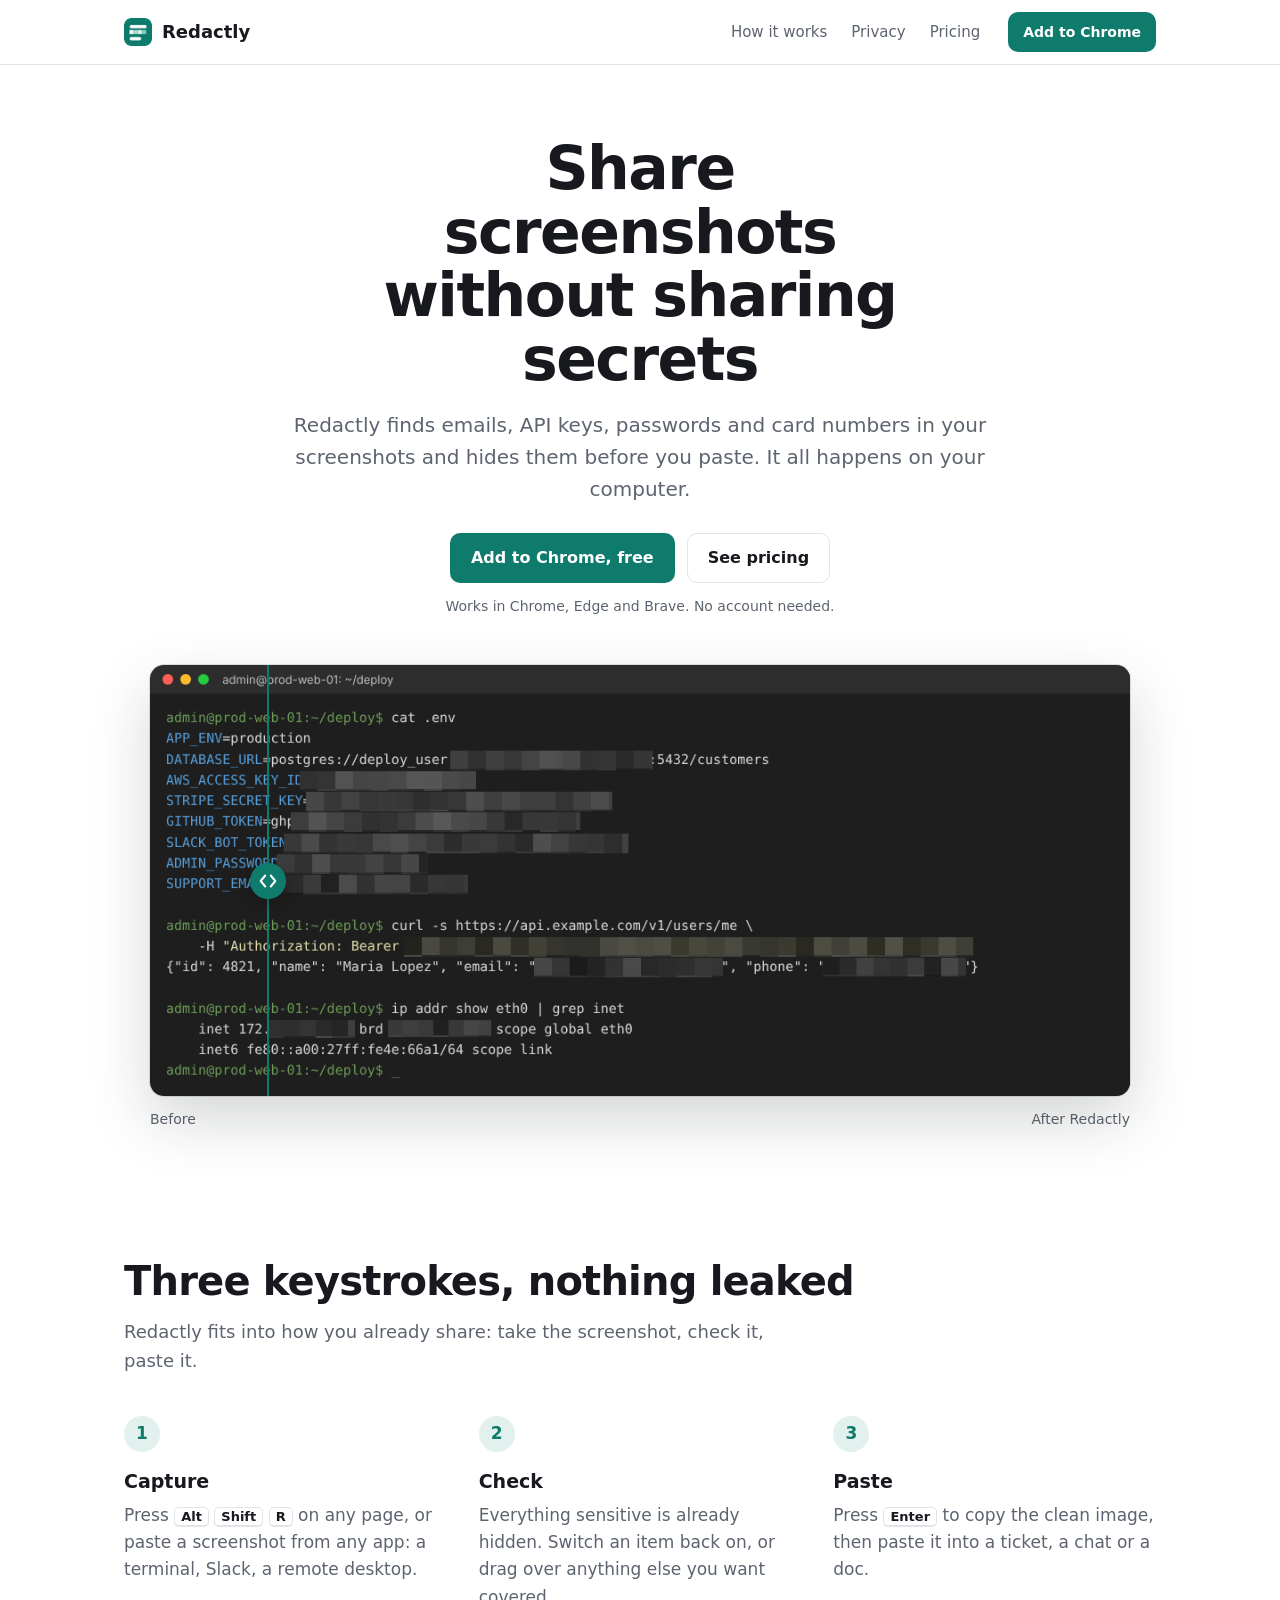
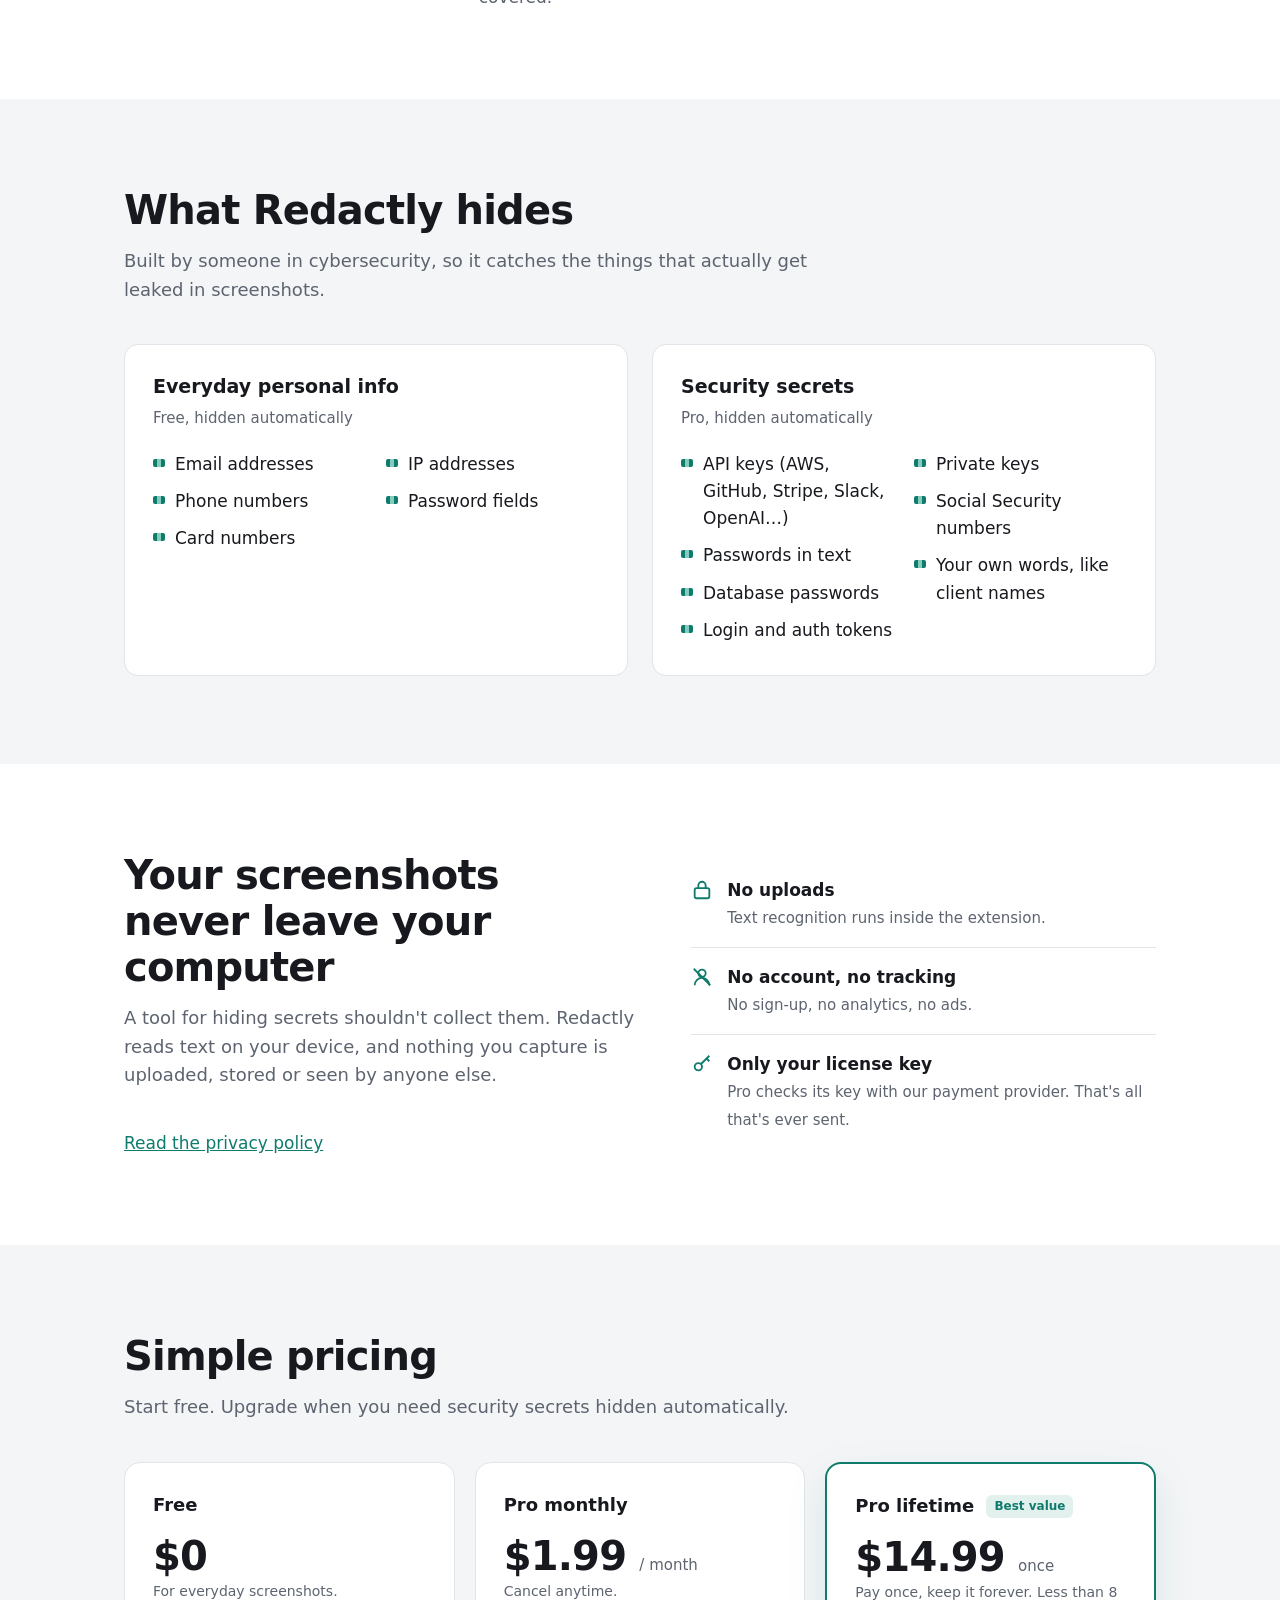
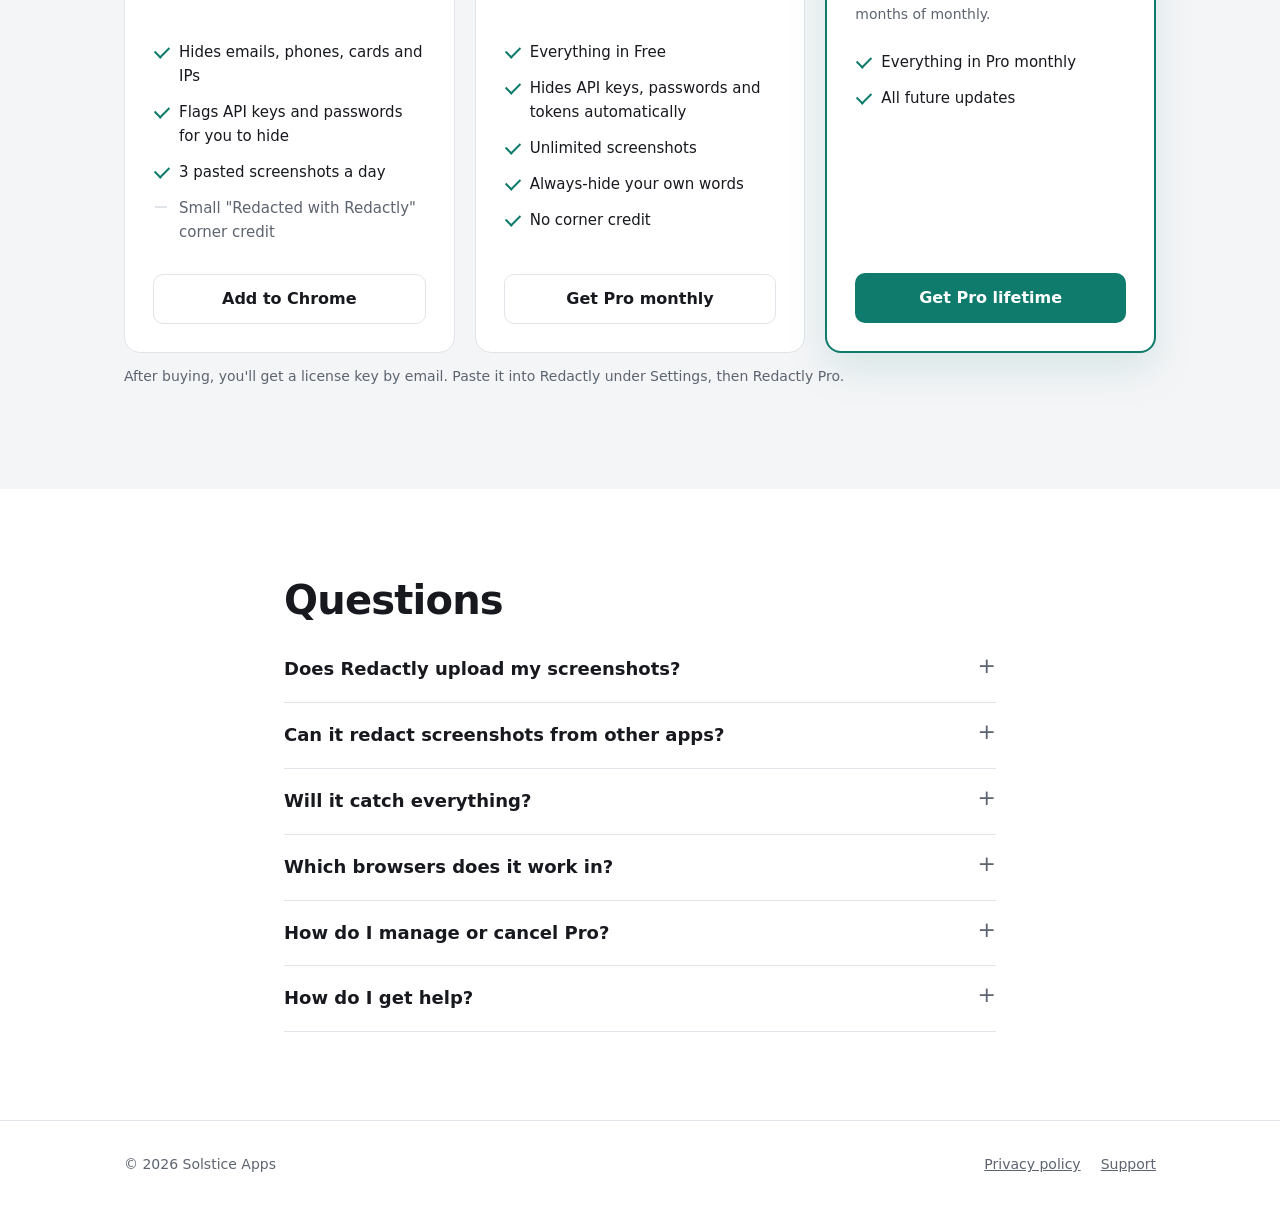
==== redactly/index.html @ f8ba9e82 "Publish Redactly website and privacy policy Co-Authored-By: Claude Opus 5.5 <noreply@anthropic.com> " ====
<!doctype html>
<html lang="en">
<head>
  <meta charset="utf-8" />
  <meta name="viewport" content="width=device-width, initial-scale=1" />
  <title>Redactly: share screenshots without sharing secrets</title>
  <meta name="description" content="Redactly is a Chrome extension that finds emails, API keys, passwords and card numbers in your screenshots and hides them before you paste. Everything happens on your device." />
  <meta property="og:title" content="Redactly: share screenshots without sharing secrets" />
  <meta property="og:description" content="Capture a page or paste any screenshot. Sensitive info is hidden automatically, right on your device." />
  <meta property="og:image" content="https://solstice-apps.github.io/redactly/img/after.png" />
  <link rel="icon" href="img/icon-32.png" />
  <link rel="stylesheet" href="style.css" />
</head>
<body>
  <header class="nav">
    <div class="wrap">
      <a class="logo" href="#top"><img src="img/icon-32.png" alt="" width="28" height="28" />Redactly</a>
      <nav aria-label="Page">
        <a href="#how">How it works</a>
        <a href="#privacy">Privacy</a>
        <a href="#pricing">Pricing</a>
      </nav>
      <a class="btn btn-primary btn-small" href="https://chromewebstore.google.com/search/Redactly">Add to Chrome</a>
    </div>
  </header>

  <main id="top">
    <div class="hero wrap">
      <h1>Share screenshots without sharing secrets</h1>
      <p class="lede">Redactly finds emails, API keys, passwords and card numbers in your screenshots and hides them before you paste. It all happens on your computer.</p>
      <div class="cta">
        <a class="btn btn-primary" href="https://chromewebstore.google.com/search/Redactly">Add to Chrome, free</a>
        <a class="btn btn-quiet" href="#pricing">See pricing</a>
      </div>
      <p class="fine">Works in Chrome, Edge and Brave. No account needed.</p>

      <div class="compare" id="compare" style="--split: 100%" role="group" aria-label="Before and after Redactly">
        <img src="img/before.png" alt="A terminal showing passwords, API keys, emails and IP addresses in plain text" width="1100" height="483" />
        <div class="after" aria-hidden="true"><img src="img/after.png" alt="" width="1100" height="483" /></div>
        <div class="handle" id="handle" role="slider" tabindex="0" aria-label="Drag to compare" aria-valuemin="0" aria-valuemax="100" aria-valuenow="100"></div>
      </div>
      <div class="compare-labels"><span>Before</span><span>After Redactly</span></div>
    </div>

    <section id="how">
      <div class="wrap">
        <h2>Three keystrokes, nothing leaked</h2>
        <p class="sub">Redactly fits into how you already share: take the screenshot, check it, paste it.</p>
        <ol class="steps">
          <li>
            <h3>Capture</h3>
            <p>Press <kbd>Alt</kbd> <kbd>Shift</kbd> <kbd>R</kbd> on any page, or paste a screenshot from any app: a terminal, Slack, a remote desktop.</p>
          </li>
          <li>
            <h3>Check</h3>
            <p>Everything sensitive is already hidden. Switch an item back on, or drag over anything else you want covered.</p>
          </li>
          <li>
            <h3>Paste</h3>
            <p>Press <kbd>Enter</kbd> to copy the clean image, then paste it into a ticket, a chat or a doc.</p>
          </li>
        </ol>
      </div>
    </section>

    <section class="alt">
      <div class="wrap">
        <h2>What Redactly hides</h2>
        <p class="sub">Built by someone in cybersecurity, so it catches the things that actually get leaked in screenshots.</p>
        <div class="kinds">
          <div class="kind">
            <h3>Everyday personal info</h3>
            <p>Free, hidden automatically</p>
            <ul>
              <li>Email addresses</li>
              <li>Phone numbers</li>
              <li>Card numbers</li>
              <li>IP addresses</li>
              <li>Password fields</li>
            </ul>
          </div>
          <div class="kind">
            <h3>Security secrets</h3>
            <p>Pro, hidden automatically</p>
            <ul>
              <li>API keys (AWS, GitHub, Stripe, Slack, OpenAI…)</li>
              <li>Passwords in text</li>
              <li>Database passwords</li>
              <li>Login and auth tokens</li>
              <li>Private keys</li>
              <li>Social Security numbers</li>
              <li>Your own words, like client names</li>
            </ul>
          </div>
        </div>
      </div>
    </section>

    <section id="privacy">
      <div class="wrap privacy">
        <div>
          <h2>Your screenshots never leave your computer</h2>
          <p class="sub">A tool for hiding secrets shouldn't collect them. Redactly reads text on your device, and nothing you capture is uploaded, stored or seen by anyone else.</p>
          <a href="privacy.html">Read the privacy policy</a>
        </div>
        <ul class="facts">
          <li>
            <svg viewBox="0 0 24 24" fill="none" stroke="currentColor" stroke-width="2"><rect x="4" y="10" width="16" height="11" rx="2"/><path d="M8 10V7a4 4 0 0 1 8 0v3"/></svg>
            <div><strong>No uploads</strong><span>Text recognition runs inside the extension.</span></div>
          </li>
          <li>
            <svg viewBox="0 0 24 24" fill="none" stroke="currentColor" stroke-width="2"><circle cx="12" cy="8" r="4"/><path d="M4 21a8 8 0 0 1 16 0"/><path d="m3 3 18 18"/></svg>
            <div><strong>No account, no tracking</strong><span>No sign-up, no analytics, no ads.</span></div>
          </li>
          <li>
            <svg viewBox="0 0 24 24" fill="none" stroke="currentColor" stroke-width="2"><circle cx="8" cy="15" r="4"/><path d="m11 12 9-9M17 6l3 3"/></svg>
            <div><strong>Only your license key</strong><span>Pro checks its key with our payment provider. That's all that's ever sent.</span></div>
          </li>
        </ul>
      </div>
    </section>

    <section id="pricing" class="alt">
      <div class="wrap">
        <h2>Simple pricing</h2>
        <p class="sub">Start free. Upgrade when you need security secrets hidden automatically.</p>
        <div class="plans">
          <div class="plan">
            <h3>Free</h3>
            <div class="price">$0</div>
            <p class="note">For everyday screenshots.</p>
            <ul>
              <li>Hides emails, phones, cards and IPs</li>
              <li>Flags API keys and passwords for you to hide</li>
              <li>3 pasted screenshots a day</li>
              <li class="no">Small "Redacted with Redactly" corner credit</li>
            </ul>
            <a class="btn btn-quiet" href="https://chromewebstore.google.com/search/Redactly">Add to Chrome</a>
          </div>
          <div class="plan">
            <h3>Pro monthly</h3>
            <div class="price">$1.99 <small>/ month</small></div>
            <p class="note">Cancel anytime.</p>
            <ul>
              <li>Everything in Free</li>
              <li>Hides API keys, passwords and tokens automatically</li>
              <li>Unlimited screenshots</li>
              <li>Always-hide your own words</li>
              <li>No corner credit</li>
            </ul>
            <a class="btn btn-quiet" href="https://buy.polar.sh/polar_cl_VjYL27GmK4LmZKvQpatHgOPj1WJ8j5FvRz7Zo2G9ZIa">Get Pro monthly</a>
          </div>
          <div class="plan best">
            <h3>Pro lifetime <span class="tag">Best value</span></h3>
            <div class="price">$14.99 <small>once</small></div>
            <p class="note">Pay once, keep it forever. Less than 8 months of monthly.</p>
            <ul>
              <li>Everything in Pro monthly</li>
              <li>All future updates</li>
            </ul>
            <a class="btn btn-primary" href="https://buy.polar.sh/polar_cl_7uuHvDUKn8kvxas7OPU20dwYt29IENxFuUnLh2O2kCe">Get Pro lifetime</a>
          </div>
        </div>
        <p class="fine">After buying, you'll get a license key by email. Paste it into Redactly under Settings, then Redactly Pro.</p>
      </div>
    </section>

    <section id="faq">
      <div class="wrap faq">
        <h2>Questions</h2>
        <details>
          <summary>Does Redactly upload my screenshots?</summary>
          <p>No. Screenshots and page text are processed inside the extension on your computer and are never sent anywhere. The only network request Redactly makes is checking a Pro license key with Polar, our payment provider.</p>
        </details>
        <details>
          <summary>Can it redact screenshots from other apps?</summary>
          <p>Yes. Take a screenshot with your system's shortcut, open Redactly and paste it. It reads the text in the image and hides what it finds. That works for terminals, chat apps, remote desktops and anything else on screen.</p>
        </details>
        <details>
          <summary>Will it catch everything?</summary>
          <p>It catches the common kinds of sensitive data reliably, and you always review the result before copying. Text in pasted images is read with on-device text recognition, so very small or blurry text can be missed. Drag over anything you want covered.</p>
        </details>
        <details>
          <summary>Which browsers does it work in?</summary>
          <p>Chrome, plus Chromium browsers that install from the Chrome Web Store, like Edge and Brave. Versions for other browsers are planned.</p>
        </details>
        <details>
          <summary>How do I manage or cancel Pro?</summary>
          <p>Use the link in your purchase email, or <a href="https://polar.sh/solsticeapps/portal">the customer portal</a>. Monthly plans can be canceled anytime and stay active until the end of the period.</p>
        </details>
        <details>
          <summary>How do I get help?</summary>
          <p>Email <a href="mailto:solsticeapps@proton.me">solsticeapps@proton.me</a> and we'll get back to you.</p>
        </details>
      </div>
    </section>
  </main>

  <footer>
    <div class="wrap">
      <span>© 2026 Solstice Apps</span>
      <nav aria-label="Footer">
        <a href="privacy.html">Privacy policy</a>
        <a href="mailto:solsticeapps@proton.me">Support</a>
      </nav>
    </div>
  </footer>

  <script>
    // Before/after slider. On load, a single sweep reveals the redacted version once.
    (() => {
      const box = document.getElementById("compare");
      const handle = document.getElementById("handle");
      const set = (pct) => {
        pct = Math.max(0, Math.min(100, pct));
        box.style.setProperty("--split", pct + "%");
        handle.setAttribute("aria-valuenow", Math.round(pct));
      };
      const reduce = matchMedia("(prefers-reduced-motion: reduce)").matches;
      let touched = false;
      if (reduce) set(12);
      else {
        const io = new IntersectionObserver((entries) => {
          if (!entries[0].isIntersecting) return;
          io.disconnect();
          const start = performance.now(), dur = 1600;
          const tick = (t) => {
            if (touched) return;
            const k = Math.min(1, (t - start) / dur);
            const e = 1 - Math.pow(1 - k, 3);
            set(100 - e * 88); // sweep almost all the way: show the redacted result
            if (k < 1) requestAnimationFrame(tick);
          };
          setTimeout(() => requestAnimationFrame(tick), 500);
        }, { threshold: 0.4 });
        io.observe(box);
      }
      const fromEvent = (e) => {
        const r = box.getBoundingClientRect();
        set(((e.clientX - r.left) / r.width) * 100);
      };
      box.addEventListener("pointerdown", (e) => { touched = true; box.setPointerCapture(e.pointerId); fromEvent(e); });
      box.addEventListener("pointermove", (e) => { if (box.hasPointerCapture(e.pointerId)) fromEvent(e); });
      handle.addEventListener("keydown", (e) => {
        const cur = parseFloat(getComputedStyle(box).getPropertyValue("--split")) || 50;
        if (e.key === "ArrowLeft") { touched = true; set(cur - 5); e.preventDefault(); }
        if (e.key === "ArrowRight") { touched = true; set(cur + 5); e.preventDefault(); }
      });
    })();
  </script>
</body>
</html>
---- redactly/style.css ----
:root {
  --ink: #17191E; --muted: #5D6470; --line: #E1E4E8; --surface: #FFFFFF; --wash: #F4F5F7;
  --accent: #0F7B6C; --accent-hover: #0C6A5D; --accent-ink: #FFFFFF; --accent-wash: #E2F1EE;
  --font: "Segoe UI Variable Text", "Segoe UI", system-ui, -apple-system, "Helvetica Neue", sans-serif;
  --display: "Segoe UI Variable Display", "Segoe UI", system-ui, -apple-system, "Helvetica Neue", sans-serif;
  color-scheme: light;
}
* { box-sizing: border-box; }
html { scroll-behavior: smooth; }
@media (prefers-reduced-motion: reduce) { html { scroll-behavior: auto; } }
body { margin: 0; font: 17px/1.6 var(--font); color: var(--ink); background: var(--surface); }
a { color: var(--accent); }
a:focus-visible, button:focus-visible { outline: 2px solid var(--accent); outline-offset: 3px; border-radius: 6px; }
.wrap { max-width: 1080px; margin: 0 auto; padding: 0 24px; }

/* Nav */
.nav { position: sticky; top: 0; z-index: 10; background: rgba(255, 255, 255, 0.92); backdrop-filter: blur(8px); border-bottom: 1px solid var(--line); }
.nav .wrap { display: flex; align-items: center; gap: 28px; height: 64px; }
.logo { display: flex; align-items: center; gap: 10px; font-weight: 700; font-size: 18px; color: var(--ink); text-decoration: none; }
.logo img { border-radius: 7px; }
.nav nav { display: flex; gap: 24px; margin-left: auto; }
.nav nav a { color: var(--muted); text-decoration: none; font-size: 15px; }
.nav nav a:hover { color: var(--ink); }
.btn { display: inline-flex; align-items: center; gap: 8px; padding: 11px 20px; border-radius: 10px; font-weight: 600; font-size: 16px; text-decoration: none; border: 1px solid transparent; cursor: pointer; }
.btn-primary { background: var(--accent); color: var(--accent-ink); }
.btn-primary:hover { background: var(--accent-hover); }
.btn-quiet { color: var(--ink); border-color: var(--line); background: var(--surface); }
.btn-quiet:hover { border-color: var(--muted); }
.btn-small { padding: 8px 14px; font-size: 14px; }

/* Hero */
.hero { padding-top: 72px; padding-bottom: 40px; text-align: center; }
.hero h1 { font: 700 clamp(36px, 6vw, 60px)/1.06 var(--display); letter-spacing: -0.025em; margin: 0 auto 18px; max-width: 14ch; }
.hero .lede { font-size: clamp(17px, 2.2vw, 20px); color: var(--muted); max-width: 58ch; margin: 0 auto 28px; }
.cta { display: flex; gap: 12px; justify-content: center; flex-wrap: wrap; }
.fine { font-size: 14px; color: var(--muted); margin-top: 12px; }

/* Before / after */
.compare { position: relative; margin: 48px auto 0; max-width: 980px; border-radius: 14px; overflow: hidden; box-shadow: 0 24px 60px rgba(23, 25, 30, 0.18), 0 0 0 1px var(--line); user-select: none; touch-action: pan-y; }
.compare img { display: block; width: 100%; height: auto; }
.compare .after { position: absolute; inset: 0; clip-path: inset(0 0 0 var(--split, 0%)); }
.compare .after img { height: 100%; object-fit: cover; }
.handle { position: absolute; top: 0; bottom: 0; left: var(--split, 0%); width: 2px; margin-left: -1px; background: var(--accent); cursor: ew-resize; }
.handle::after { content: ""; position: absolute; top: 50%; left: 50%; width: 36px; height: 36px; margin: -18px 0 0 -18px; border-radius: 50%; background: var(--accent);
  box-shadow: 0 4px 14px rgba(0, 0, 0, 0.25); background-image: url("data:image/svg+xml,%3Csvg xmlns='http://www.w3.org/2000/svg' viewBox='0 0 24 24' fill='none' stroke='white' stroke-width='2.2' stroke-linecap='round' stroke-linejoin='round'%3E%3Cpath d='m9 6-5 6 5 6M15 6l5 6-5 6'/%3E%3C/svg%3E"); background-size: 22px; background-position: center; background-repeat: no-repeat; }
.compare-labels { display: flex; justify-content: space-between; max-width: 980px; margin: 12px auto 0; font-size: 14px; color: var(--muted); }

/* Sections */
section { padding: 88px 0; }
.alt { background: var(--wash); }
h2 { font: 700 clamp(28px, 4vw, 40px)/1.15 var(--display); letter-spacing: -0.02em; margin: 0 0 14px; }
.sub { color: var(--muted); max-width: 60ch; margin: 0 0 40px; font-size: 18px; }

.steps { display: grid; grid-template-columns: repeat(3, 1fr); gap: 32px; list-style: none; padding: 0; margin: 0; counter-reset: step; }
.steps li { counter-increment: step; }
.steps li::before { content: counter(step); display: grid; place-items: center; width: 36px; height: 36px; border-radius: 50%; background: var(--accent-wash); color: var(--accent); font-weight: 700; margin-bottom: 14px; }
.steps h3 { margin: 0 0 6px; font-size: 19px; }
.steps p { margin: 0; color: var(--muted); }
kbd { font: 600 13px var(--font); padding: 1px 6px; border: 1px solid var(--line); border-bottom-width: 2px; border-radius: 5px; background: var(--surface); color: var(--ink); white-space: nowrap; }

.kinds { display: grid; grid-template-columns: 1fr 1fr; gap: 24px; }
.kind { background: var(--surface); border: 1px solid var(--line); border-radius: 14px; padding: 26px 28px; }
.kind h3 { margin: 0 0 4px; font-size: 19px; }
.kind > p { margin: 0 0 16px; color: var(--muted); font-size: 15px; }
.kind ul { margin: 0; padding: 0; list-style: none; columns: 2; column-gap: 20px; }
.kind li { padding: 5px 0 5px 22px; position: relative; break-inside: avoid; }
.kind li::before { content: ""; position: absolute; left: 0; top: 13px; width: 12px; height: 8px; border-radius: 2px; background: repeating-linear-gradient(90deg, var(--accent) 0 4px, #86CCBE 4px 8px); }

.privacy { display: grid; grid-template-columns: 1.1fr 1fr; gap: 56px; align-items: center; }
.facts { list-style: none; margin: 0; padding: 0; }
.facts li { display: flex; gap: 14px; padding: 16px 0; border-bottom: 1px solid var(--line); }
.facts li:last-child { border-bottom: 0; }
.facts svg { flex: none; width: 22px; height: 22px; color: var(--accent); margin-top: 2px; }
.facts strong { display: block; }
.facts span { color: var(--muted); font-size: 15px; }

/* Pricing */
.plans { display: grid; grid-template-columns: repeat(3, 1fr); gap: 20px; align-items: stretch; }
.plan { display: flex; flex-direction: column; background: var(--surface); border: 1px solid var(--line); border-radius: 16px; padding: 28px; }
.plan.best { border: 2px solid var(--accent); box-shadow: 0 16px 40px rgba(15, 123, 108, 0.12); }
.plan h3 { margin: 0; font-size: 18px; }
.plan .tag { display: inline-block; margin-left: 6px; font-size: 12px; font-weight: 600; color: var(--accent); background: var(--accent-wash); padding: 2px 8px; border-radius: 6px; vertical-align: 2px; }
.price { font: 700 40px/1 var(--display); letter-spacing: -0.02em; margin: 16px 0 4px; }
.price small { font: 400 15px var(--font); color: var(--muted); letter-spacing: 0; }
.plan .note { color: var(--muted); font-size: 14px; margin: 0 0 18px; min-height: 2.6em; }
.plan ul { list-style: none; padding: 0; margin: 0 0 24px; flex: 1; }
.plan li { padding: 6px 0 6px 26px; position: relative; font-size: 15px; }
.plan li::before { content: ""; position: absolute; left: 2px; top: 12px; width: 12px; height: 7px; border-left: 2px solid var(--accent); border-bottom: 2px solid var(--accent); transform: rotate(-45deg); }
.plan li.no { color: var(--muted); }
.plan li.no::before { border: 0; height: 2px; background: var(--line); top: 16px; transform: none; }
.plan .btn { justify-content: center; }

/* FAQ */
.faq { max-width: 760px; }
.faq details { border-bottom: 1px solid var(--line); padding: 18px 0; }
.faq summary { cursor: pointer; font-weight: 600; font-size: 18px; list-style: none; display: flex; justify-content: space-between; gap: 16px; }
.faq summary::after { content: "+"; color: var(--muted); font-weight: 400; font-size: 22px; line-height: 1; }
.faq details[open] summary::after { content: "−"; }
.faq details p { margin: 10px 0 0; color: var(--muted); }

footer { border-top: 1px solid var(--line); padding: 32px 0 48px; font-size: 14px; color: var(--muted); }
footer .wrap { display: flex; gap: 24px; flex-wrap: wrap; align-items: center; }
footer nav { display: flex; gap: 20px; margin-left: auto; }
footer a { color: var(--muted); }

/* Policy page */
.doc { max-width: 720px; padding: 56px 24px 80px; }
.doc h1 { font: 700 40px/1.1 var(--display); letter-spacing: -0.02em; margin: 0 0 6px; }
.doc .updated { color: var(--muted); margin: 0 0 32px; }
.doc h2 { font-size: 24px; margin: 40px 0 10px; }
.doc table { width: 100%; border-collapse: collapse; font-size: 15px; margin: 8px 0 16px; }
.doc th, .doc td { text-align: left; padding: 10px 12px; border-bottom: 1px solid var(--line); vertical-align: top; }
.doc th { background: var(--wash); font-weight: 600; }

@media (max-width: 860px) {
  .steps, .plans, .kinds, .privacy { grid-template-columns: 1fr; }
  .nav nav { display: none; }
  .nav .btn { margin-left: auto; }
  section { padding: 64px 0; }
}
@media (max-width: 520px) { .kind ul { columns: 1; } }
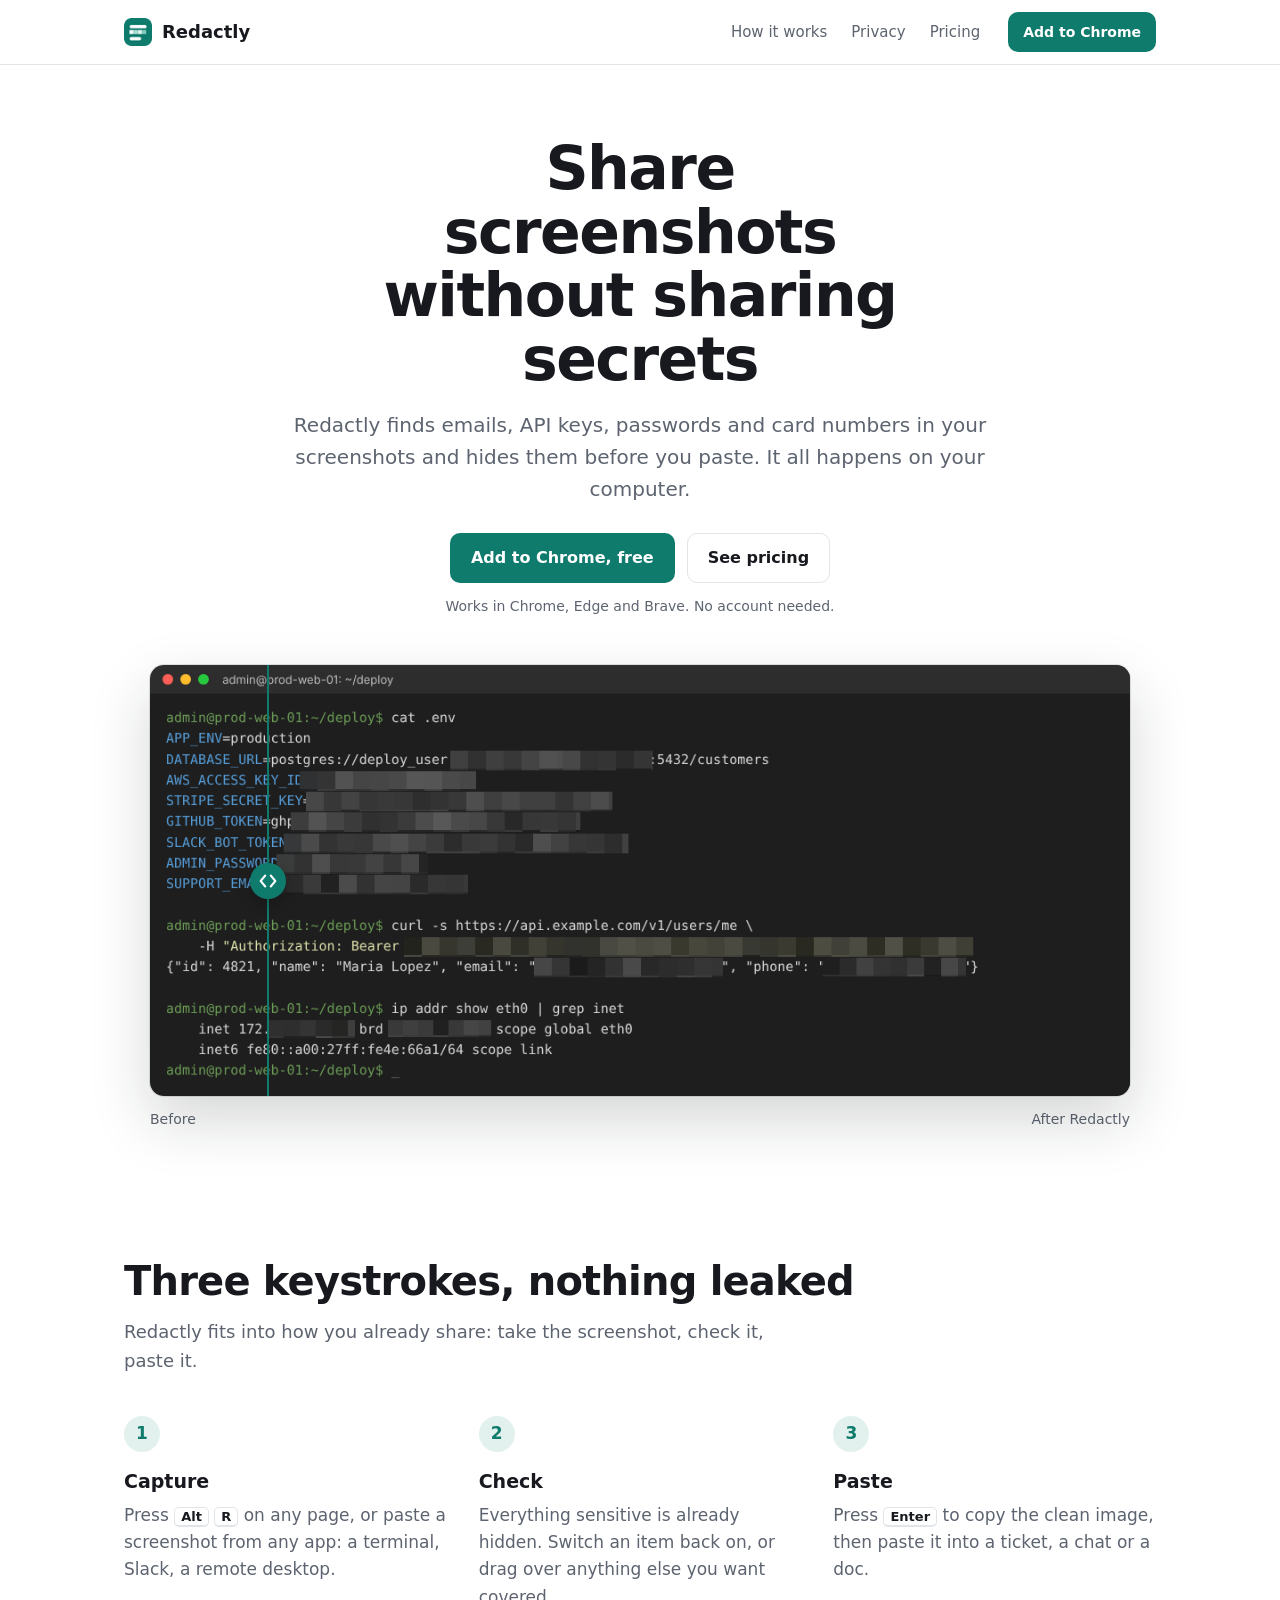
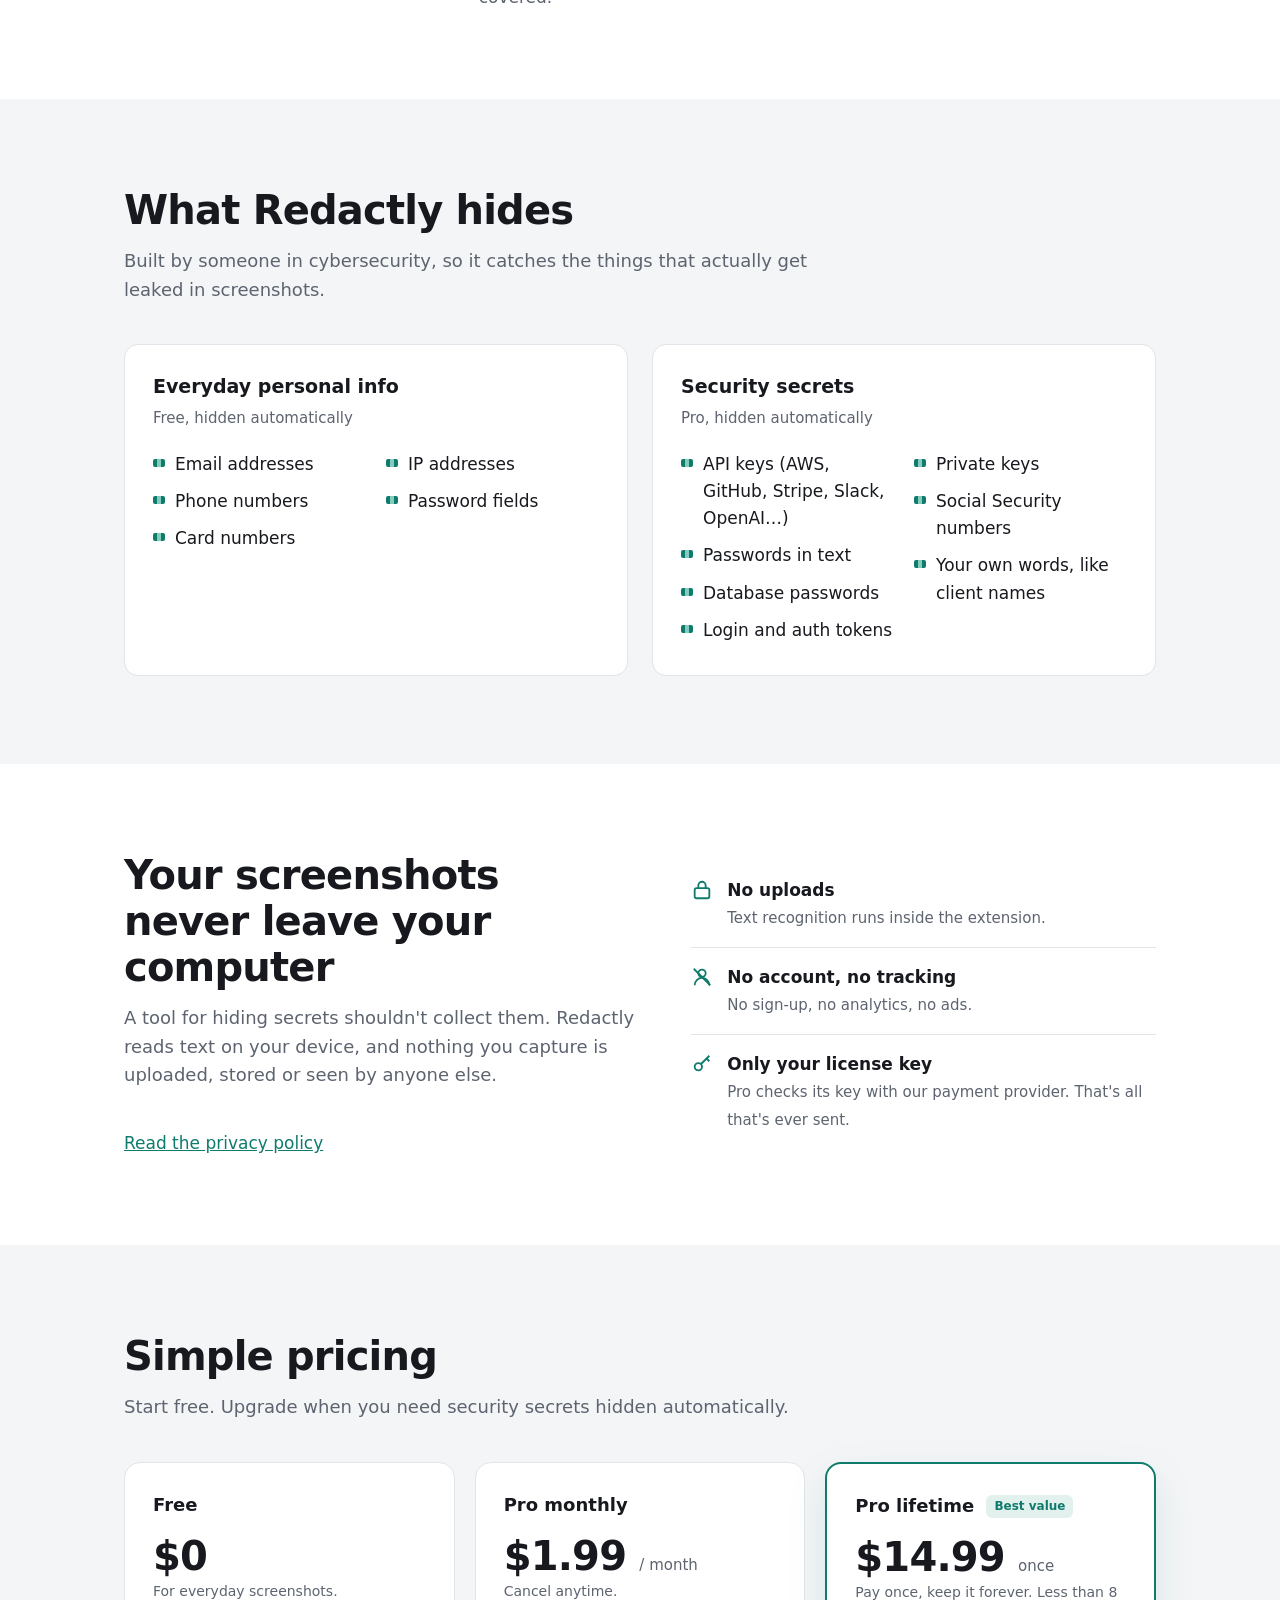
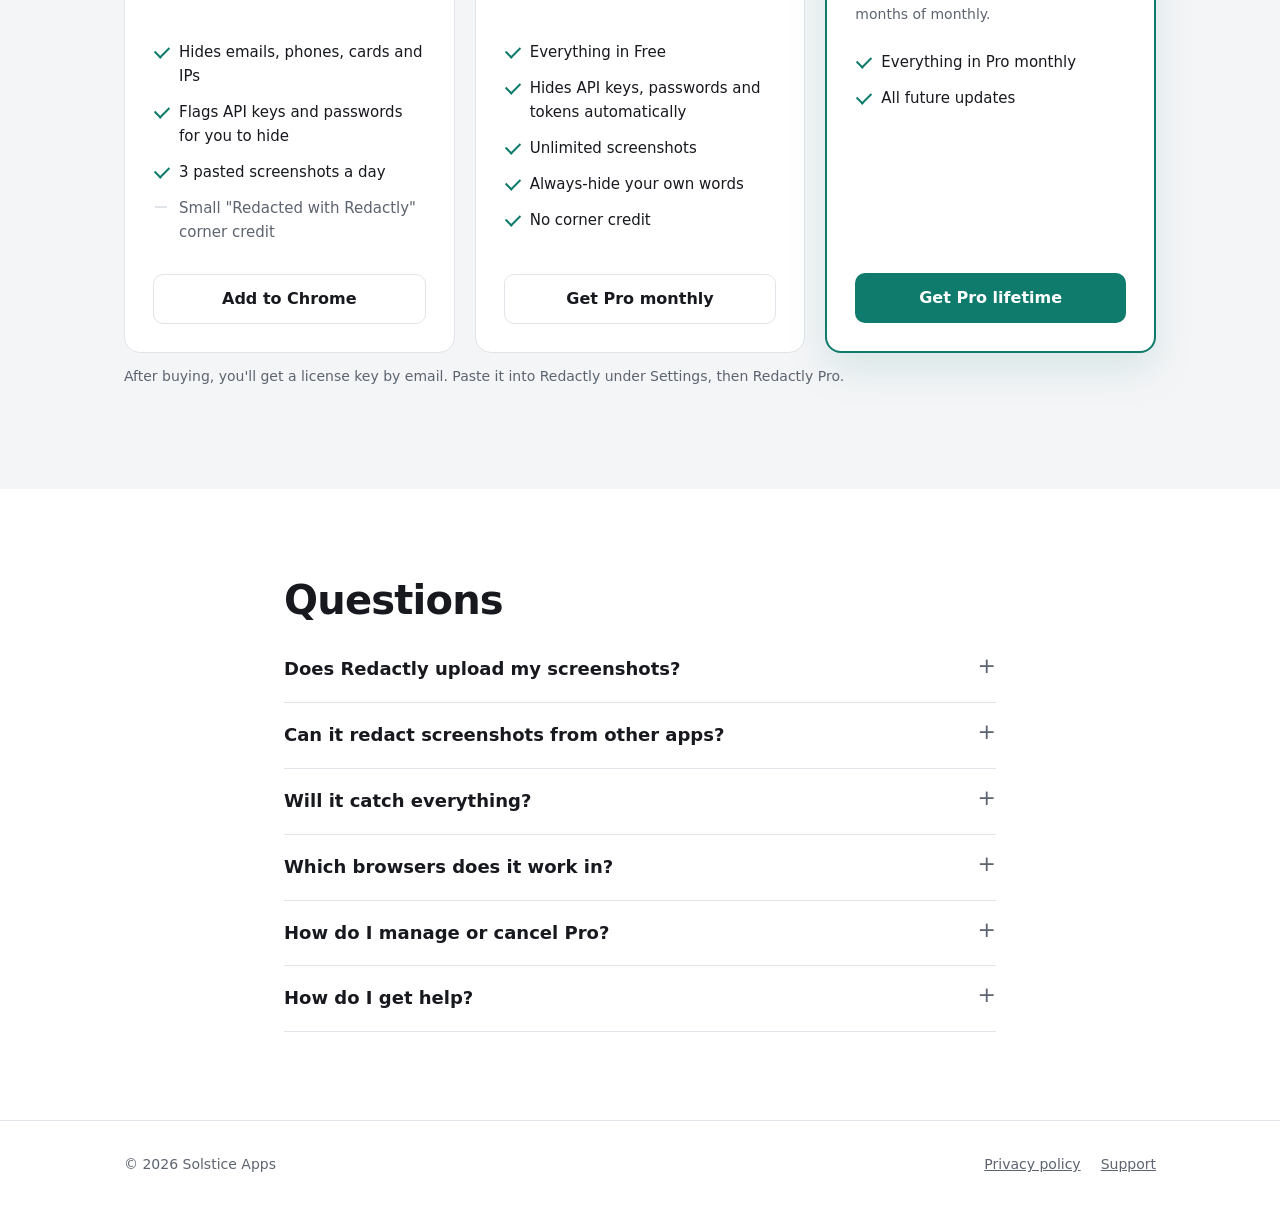
==== commit c194c24a: "Shortcut is Alt+R Co-Authored-By: Claude Opus 5.5 <noreply@anthropic.com> Claude-Session: https://cl" ====
--- a/redactly/index.html
+++ b/redactly/index.html
@@ -49,7 +49,7 @@
         <ol class="steps">
           <li>
             <h3>Capture</h3>
-            <p>Press <kbd>Alt</kbd> <kbd>Shift</kbd> <kbd>R</kbd> on any page, or paste a screenshot from any app: a terminal, Slack, a remote desktop.</p>
+            <p>Press <kbd>Alt</kbd> <kbd>R</kbd> on any page, or paste a screenshot from any app: a terminal, Slack, a remote desktop.</p>
           </li>
           <li>
             <h3>Check</h3>
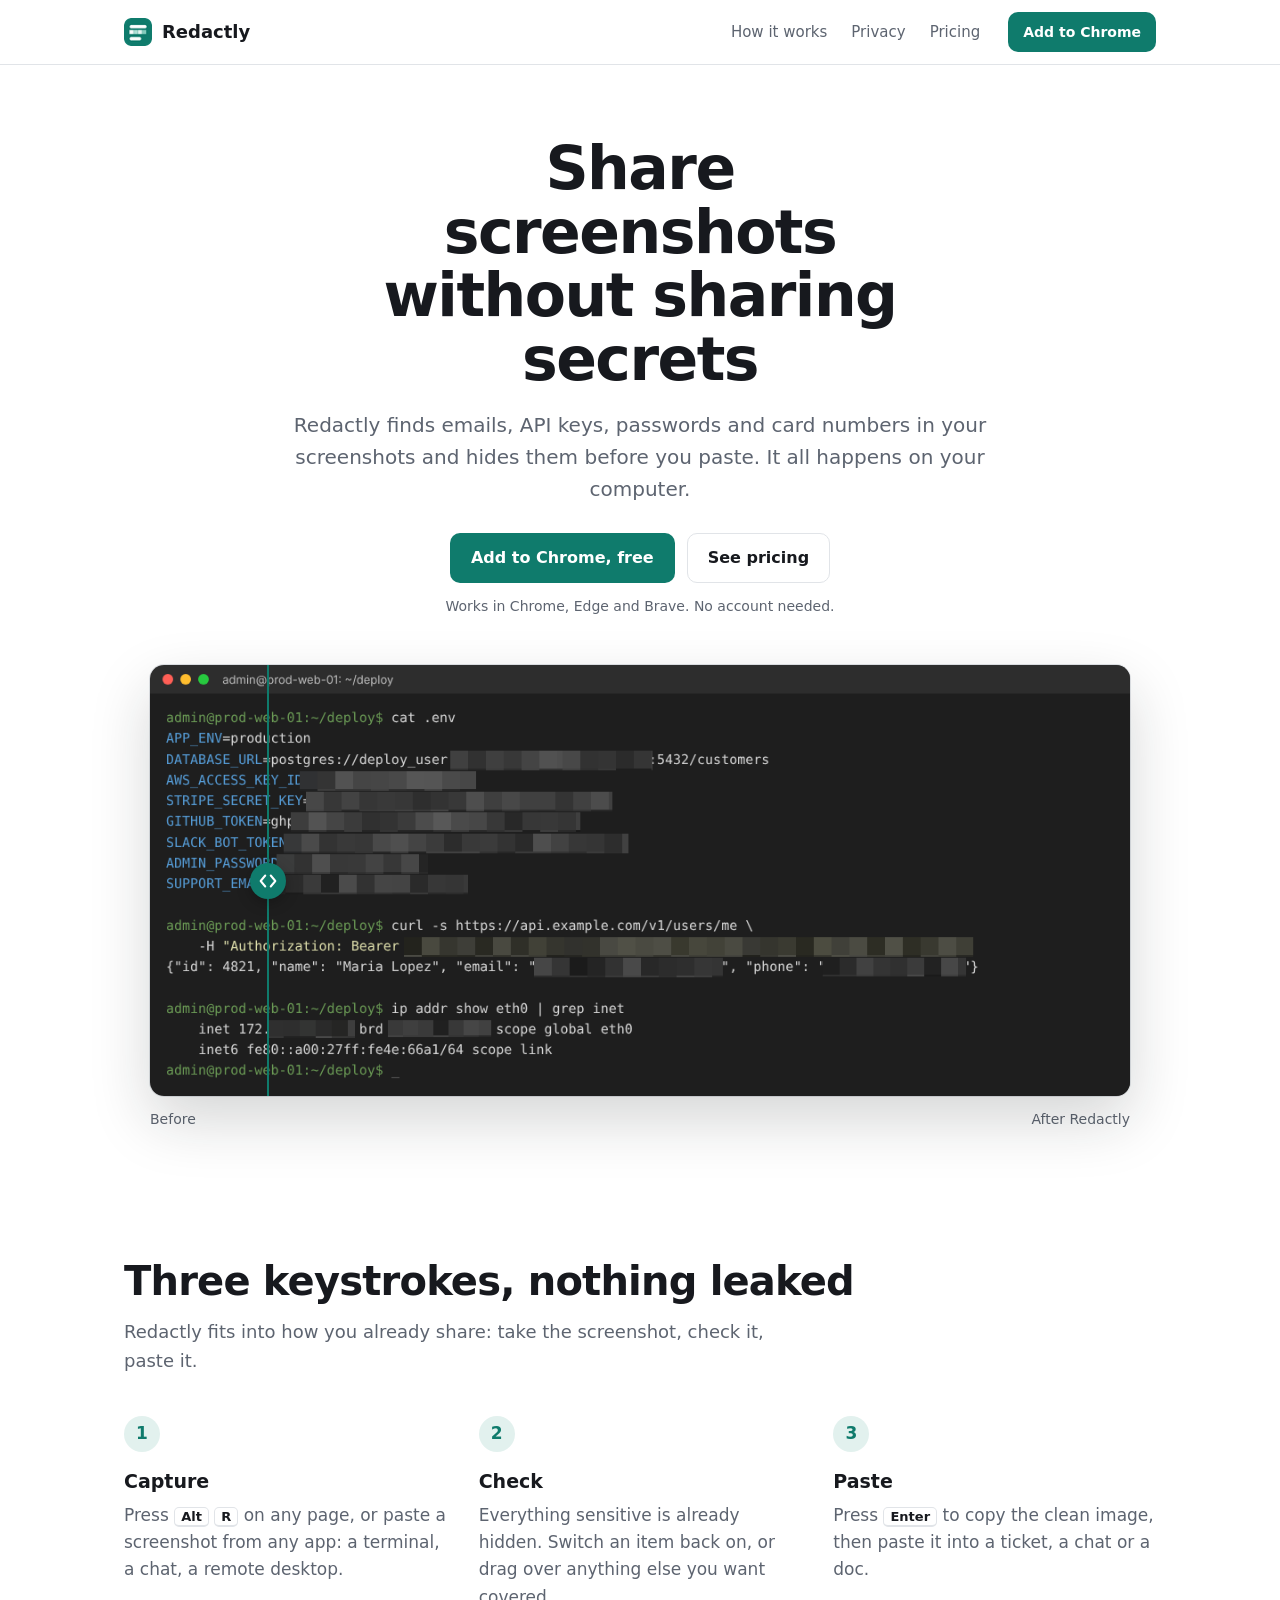
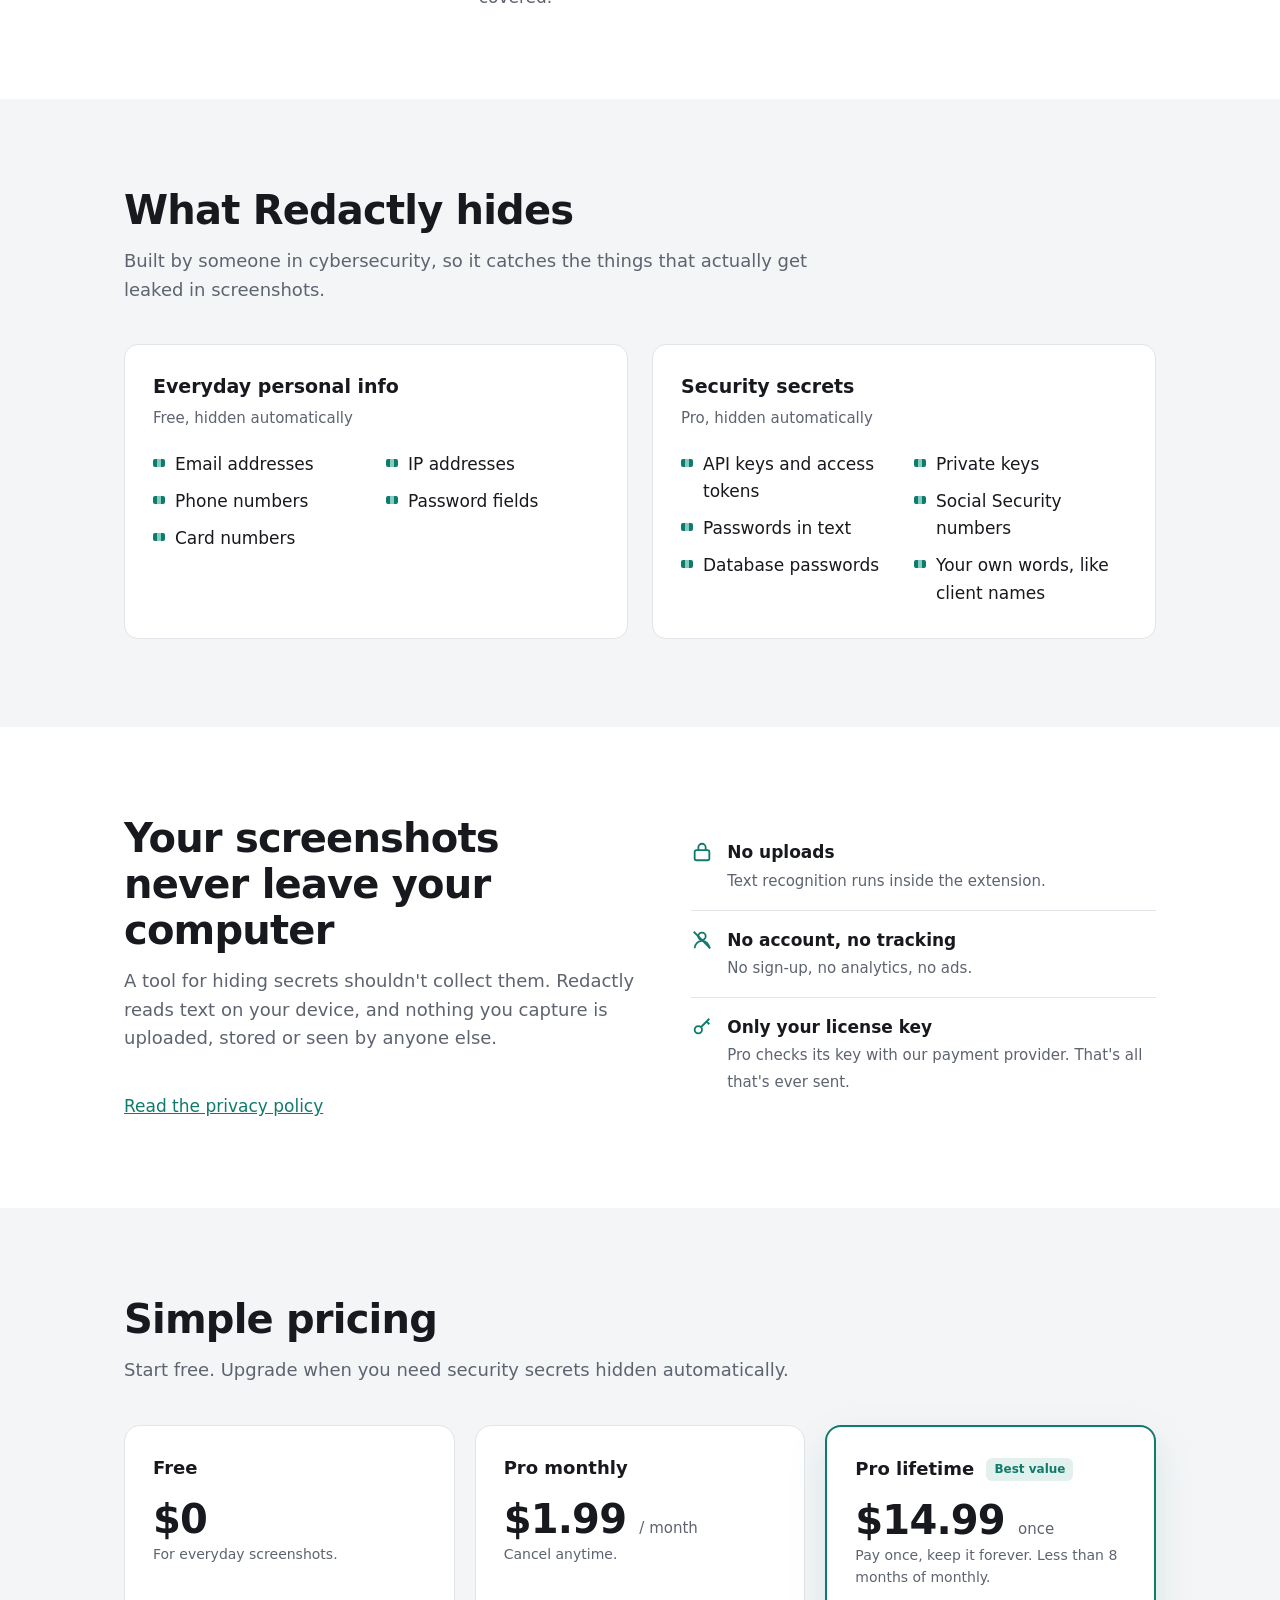
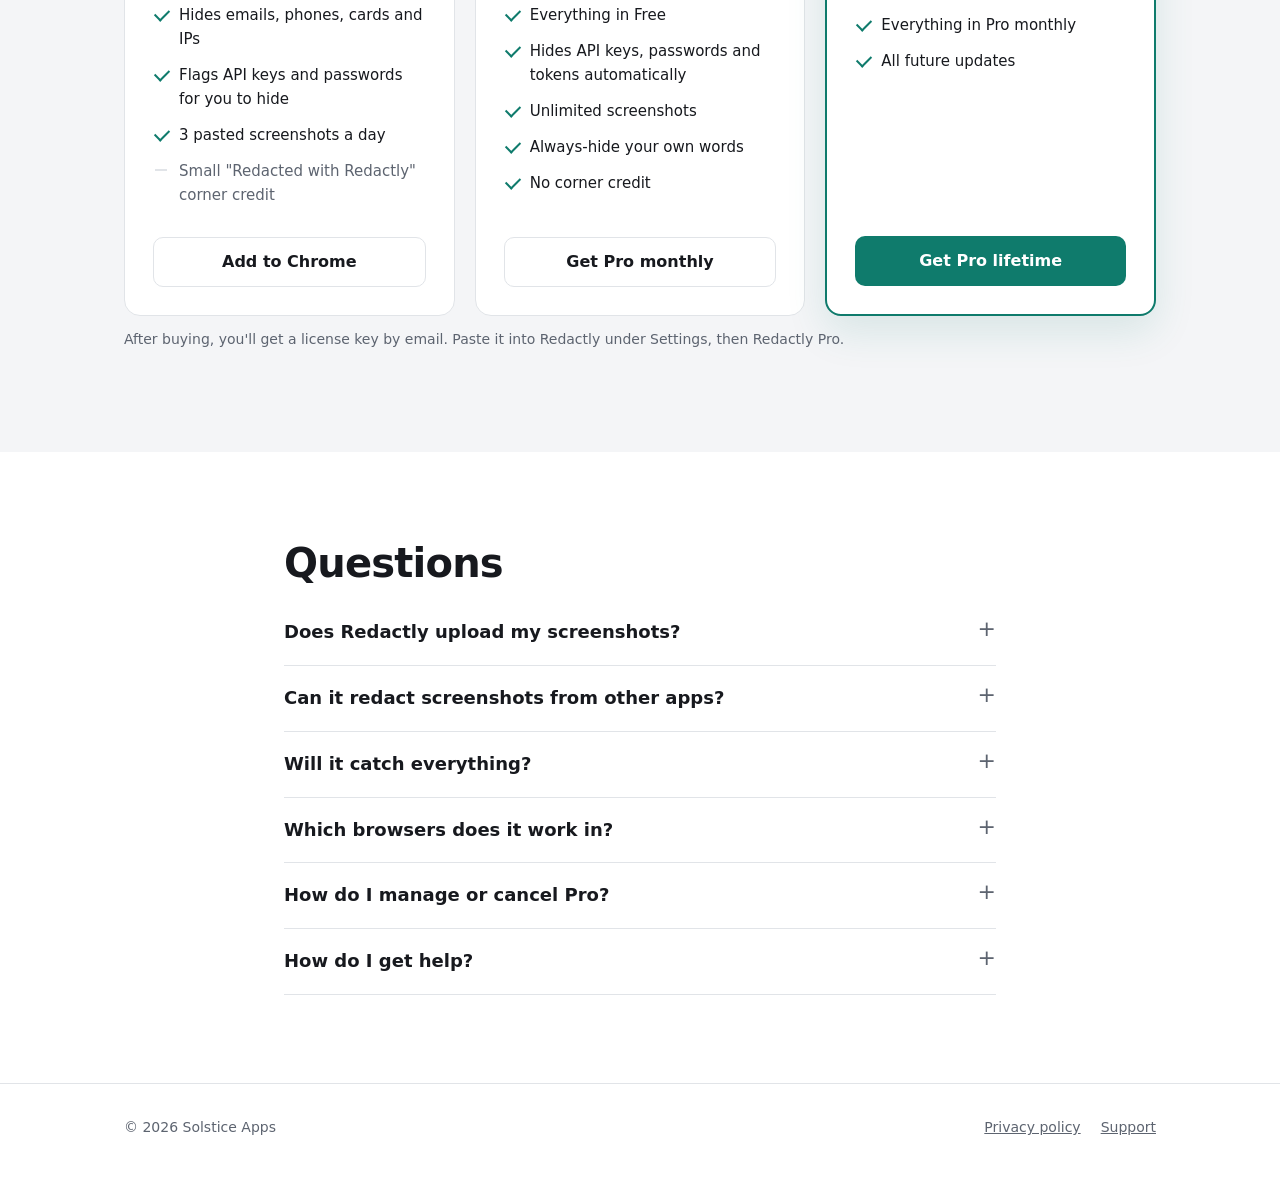
==== commit 2c0429e7: "Drop brand-name lists from site copy Co-Authored-By: Claude Opus 5.5 <noreply@anthropic.com> Claude-" ====
--- a/redactly/index.html
+++ b/redactly/index.html
@@ -49,7 +49,7 @@
         <ol class="steps">
           <li>
             <h3>Capture</h3>
-            <p>Press <kbd>Alt</kbd> <kbd>R</kbd> on any page, or paste a screenshot from any app: a terminal, Slack, a remote desktop.</p>
+            <p>Press <kbd>Alt</kbd> <kbd>R</kbd> on any page, or paste a screenshot from any app: a terminal, a chat, a remote desktop.</p>
           </li>
           <li>
             <h3>Check</h3>
@@ -83,10 +83,9 @@
             <h3>Security secrets</h3>
             <p>Pro, hidden automatically</p>
             <ul>
-              <li>API keys (AWS, GitHub, Stripe, Slack, OpenAI…)</li>
+              <li>API keys and access tokens</li>
               <li>Passwords in text</li>
               <li>Database passwords</li>
-              <li>Login and auth tokens</li>
               <li>Private keys</li>
               <li>Social Security numbers</li>
               <li>Your own words, like client names</li>
